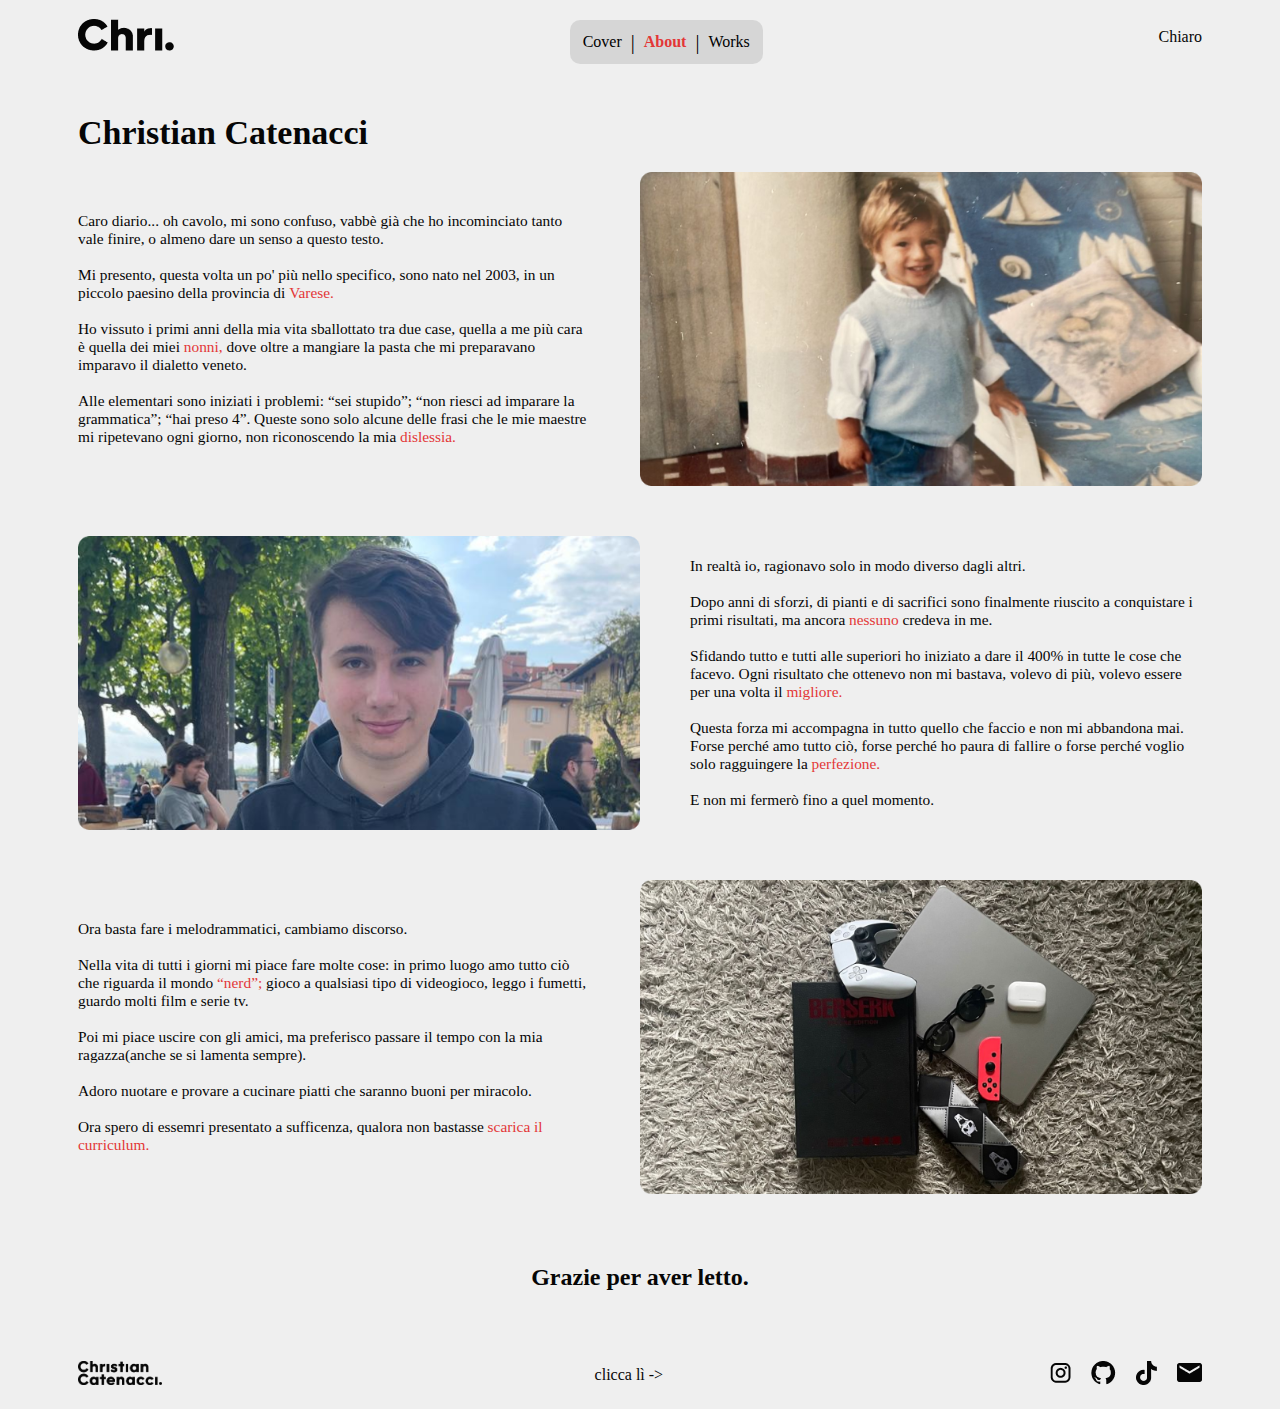
==== about.html @ 6786cc70 "initial commit" ====
<!DOCTYPE html>
<html lang="it">
<head>
    <meta charset="UTF-8">
    <meta name="viewport" content="width=device-width, initial-scale=1.0">
    <title>Chri.</title>
    <link rel="stylesheet" href="style.css">
    <link rel="icon" type="image/x-icon" href="/assets/images/favicons/favicon.png">
</head>
<body>
    <div class="nav-bar">
        <div id="chri-logo"><img src="assets/images/Chri.png" alt="my-logo" id="clsus"></div>
        <div id="menu-container" class="nav-bar">
            <span id="cover" class="selection"><a href="/index.html" class="c1">Cover</a></span>
            <span class="space space1">|</span>
            <span id="about" class="selection selected">About</span>
            <span class="space space3">|</span>
            <span id="works" class="selection"><a href="/works.html" class="c2">Works</a></span>
        </div>
        <div id="theme">Chiaro</div>
    </div>
    <div id="c-about">
        <div class="titlec">Christian Catenacci</div>
        <div id="p1" class="pdesc">
            <span  class="p-size" >Caro diario... oh cavolo, mi sono confuso, vabbè già che ho incominciato tanto vale finire, o almeno dare un senso a questo testo. <br> <br>
                Mi presento, questa volta un po' più nello specifico, sono nato nel 2003, in un piccolo paesino della provincia di <span class="red">Varese.</span> <br> <br>
                Ho vissuto i primi anni della mia vita sballottato tra due case, quella a me più cara è quella dei miei <span class="red">nonni,</span> dove oltre a mangiare la pasta che mi preparavano imparavo il dialetto veneto. <br> <br>
                Alle elementari sono iniziati i problemi: “sei stupido”; “non riesci ad imparare la grammatica”; “hai preso 4”. Queste sono solo alcune delle frasi che le mie maestre mi ripetevano ogni giorno, non riconoscendo la mia <span class="red">dislessia.</span>
            </span>
            <img src="/assets/images/me/young.png" alt="me-young" class="pli">
        </div>
        <div id="p1" class="pdesc reve">
            <img src="/assets/images/me/face.png" alt="me" class="pri">
            <span  class="p-size"> 
                In realtà io, ragionavo solo in modo diverso dagli altri. <br> <br>
                Dopo anni di sforzi, di pianti e di sacrifici sono finalmente riuscito a conquistare i primi risultati, ma ancora <span class="red">nessuno</span> credeva in me. <br> <br>
                Sfidando tutto e tutti alle superiori ho iniziato a dare il 400% in tutte le cose che facevo. Ogni risultato che ottenevo non mi bastava, volevo di più, volevo essere per una volta il <span class="red">migliore.</span> <br> <br>
                Questa forza mi accompagna in tutto quello che faccio e non mi abbandona mai. Forse perché amo tutto ciò, forse perché ho paura di fallire o forse perché voglio solo ragguingere la <span class="red">perfezione.</span> <br> <br>
                E non mi fermerò fino a quel momento. 

            </span>
        </div>
        <div id="p1" class="pdesc">
            <span class="p-size">
                Ora basta fare i melodrammatici, cambiamo discorso. <br> <br>
                Nella vita di tutti i giorni mi piace fare molte cose: in primo luogo amo tutto ciò che riguarda il mondo <span class="red">“nerd”;</span> gioco a qualsiasi tipo di videogioco, leggo i fumetti, guardo molti film e serie tv. <br> <br>
                Poi mi piace uscire con gli amici, ma preferisco passare il tempo con la mia ragazza(anche se si lamenta sempre).<br> <br>
                Adoro nuotare e provare a cucinare piatti che saranno buoni per miracolo.<br> <br>
                Ora spero di essemri presentato a sufficenza, qualora non bastasse <span class="red cur">scarica il curriculum.</span>
            </span>
            <img src="/assets/images/me/hobby.png" alt="hobbies" class="pli">
        </div>
        <div class="last-phrase">Grazie per aver letto.</div>
    </div>
    <div id="fa">
        <div id="insomma" class="insomma"><img src="/assets/images/ChristianCatenacci.png" class="img-f logo-grande"></div>
        <div  class="insomma">clicca lì -></div>
        <div class="fa">
            <a href="https://www.instagram.com/christiancatenaccii/" class="space2"><img src="/assets/images/links/mdi_instagram.png" alt="instagram" id="inst"></a>
            <a href="https://github.com/ilcate" class="space2"><img src="/assets/images/links/github.png" alt="github" id="git"></a>
            <a href="https://www.tiktok.com/@ilcate29" class="space2"><img src="/assets/images/links/tiktok.png" alt="tiktok" id="tik"></a>
            <a href="mailto:christian.catenaccii@gmail.com" class="space2"><img src="/assets/images/links/mail.png" alt="mail" id="mail"></a>
        </div>

    </div>
    <script src="/js/main.js"></script>
</body>
</html>
---- style.css ----
@media (max-width: 650px) {
    
    .sisolina{
        display: none;
    }
    .sisola{
        display: flex;
        align-items: center;
        justify-content: center;
        font-size: 18px;
        font-weight: 600;
        margin: 20px;
        flex-direction: column;
    }
    .container{
        display: flex;
        margin-left: 40px;
        margin-right: 40px;
        margin-top: 20px;
        flex-direction: column-reverse;
    }
    .specs-container{
        display: flex;
        margin-top: 20px;
    }

    .p-size{
        font-size: 90%;
        margin-bottom: 10%;
    }
    .pli{
        margin-bottom: 10%;
    }

    .pri{
        margin-bottom: 10%;
    }
    .pdesc{
        margin-left: 40px;
        margin-right: 40px;
        display: flex;
        align-items: center;
        flex-direction: column-reverse;
    }
    .reve{
        flex-direction: column;
    }
    .pdesc img{
        width: 100%;
    }
    #fa{
        margin-bottom: 125px;
    }
    .fa {
        display: flex;
        align-items: center;
        justify-content: space-between;
        margin-left: 80px;
        margin-right: 80px;
        margin-bottom: 15px;
    }
    .insomma{
        display: none;
    }
    .invisible{
    
        display: none;
    }
    .row{
        display: flex;
        margin-bottom: 2%;
        flex-direction: column
    }
    .space2{
        margin-left: 0;
    }
    #footer-txt-1{
        display: none;
        visibility: hidden;
    }
    .info{
        display: flex;
        justify-content: space-between;
        font-size: 15px ;
    }
    
.titlec{
    margin-left: 40px;
    margin-top: 30px;
    margin-bottom: 15px;
    font-size: 26px;    
    font-weight: 600;
}
    #corps{
        margin-left: 42px;
        margin-right: 42px;
        height: 80%;
        top: 25%;
        display: flex;
        align-items: flex-start;
        justify-content: center;
        flex-direction: column;
    }
    
    .last-phrase{
        display: flex;
        align-items: center;
        justify-content: center;
        font-size: 18px;
        font-weight: 600;
        margin: 40px;
        flex-direction: column;
    }
    .nav-bar{
    margin-top: 15px;
    margin-left: 40px;
    margin-right: 40px;
    display: flex;
    align-items: center;
    justify-content:  space-between;
    
}
#menu-container{
   display: flex;
   align-items: center;
    background-color: rgba(0, 0, 0, 0.1); 
    backdrop-filter: blur(10px);
    padding: 10px;
    border-radius: 10px;
    position: fixed;
    bottom: 6%;
    left: 50%;
    transform: translateX(-50%);
}

#menu-container.nav-bar{
    margin-left: 0px;
    margin-right: 0px;
 }
#menu-container span{
    color: #000;
    font-size: 20px;
}
.display-works{
    margin-left: 40px;
    margin-right: 40px;

}

.display-works img{
    width: 100%;
}

.display-works p{
    width: 80%;
}

#links{
    display: flex;
    align-items: center;
    justify-content: space-between;
    margin-left: 80px;
    margin-right: 80px;
    margin-bottom: 15px;
}

.specs-container img{
    width: 15%;
}


}
  
@media (min-width: 651px) {
    .sisola{
        display: none;
    }

    .container{
        display: flex;
        margin-left: 70px;
        margin-right: 70px;
        margin-top: 20px;
        margin-bottom: 20px;
    }

    .aria{
        margin-left: 10%;
        
    }
    
    
    
    .p-size{
        font-size: clamp(10px, 1.2vw, 20px);
        position: relative;
    }
    
    .pri{
        margin-right: 50px; 
    }

    .pli{
        margin-left: 50px;
    }
    .pdesc{
        margin-left: 70px;
        margin-right: 70px;
        display: flex;
        margin-bottom: 50px;
        align-items: center;
        
    }
    .pdesc img{
        max-width: 50%;
        height: auto;
    }
    #fa{
        display: flex;
        align-items: center;
        justify-content: space-between;
        margin-left: 70px;
        margin-right: 70px;
        margin-bottom: 20px;
    }
    
    .invisible{
        opacity: 0;
        pointer-events: none;
    }
    .row{
        display: flex;
        margin-left: 70px;
        margin-right: 70px;
        margin-bottom: 2%;
    }
    .space2{
        margin-left: 14px;;
    }
    
    .info{
        display: flex;
        justify-content: space-between;
        font-size:  clamp(10px, 1.2vw, 20px);
    }
    
    .titlec{
        margin-left: 70px;
        margin-top: 50px;
        margin-bottom: 20px;
        font-size: 34px;
        font-weight: 600;
    }
    #corps{
        margin-left: 70px;
        margin-right: 70px;
        position: absolute;
        top: 25%;
        display: flex;
        align-items: flex-start;
        flex-direction: column;
    }
    .last-phrase{
        display: flex;
        align-items: center;
        justify-content: center;
        font-size: 24px;
        font-weight: 600;
        margin: 70px;
        flex-direction: column;
    }
    .specs-container{
        display: flex;
        justify-content: space-between;
        position: absolute;
        bottom:40px;
        width: 100%;
    
    }
    .specs-container img{
        width: 17%;
    }
    
    .nav-bar{
    margin-top: 10px;
    margin-left: 70px;
    margin-right: 70px;
    display: flex;
    align-items: center;
    justify-content: space-between;
    
}

#menu-container{
    background-color: rgba(0, 0, 0, 0.1); 
    padding: 7px;
    border-radius: 10px;
}

#menu-container span{
    color: #000
}

.display-works img{
    width: 100%;
}
.display-works-p{
    width: 100%;
}

#links{
    position: absolute;
    bottom: 15px;
    right: 70px;
}


}

#menu-container span.selected{
    color: #E33737;
    font-weight: 600;
}


@font-face {
    font-family: graphik;
    src: url("assets/font");
}

body{
    background: #EFEFEF;
    color: #060606;
    font-family: graphik;
}


.tmob{
    margin-left: 40px;
    margin-right: 40px;
}



.selection{
    margin: 6px;
}

.space{
    font-size: 20px;
    margin-left: 3px;
    margin-right: 3px;
}





#job{
    color: #E33737;
    margin-top: 10px;
    margin-bottom: 10px;
    font-weight: 700;
    font-size: 20px;
}

#footer-txt-1{
    margin-left: 70px;
    font-weight: 300;
    font-size: 14px;
}

#footer-txt-1{
    position: absolute;
    bottom: 15px;
}

#my-logo-extended{
    width: 100%;
}

#one-page{
    height: 95vh;
    position: relative;   
}






a{
    color: inherit;
    text-decoration: none;
}










.f-size{
    font-size: clamp(10px, 1.2vw, 30px);
}



.img-f{
    height: 24px;
    width: auto;
}

#insomma{
    width: 145.75px;
    height: 28px;
}

.spacing{
    margin: 1%;
}


.margot{
    margin-left: 40px;
    margin-right: 40px;
}

.margot p{
    font-size: 16px;
}







#other-img{
    display: flex;
    justify-content: space-between;
    margin-top: 1%;
}

#other-img img{
    width: 100%;
}






#showcasing-img img{
    width: 100%
}

.c1{
    font-weight: 400;
}

.c2{
    font-weight: 400;
}

#miao{
    display: flex;
    
}

.red{
    color: #E33737;
    display:ruby;
    
}

#theme{
    cursor: pointer;
}




.sus{
    margin-bottom: 20px;
}

.cercasi{
    margin-bottom: 130px;
}
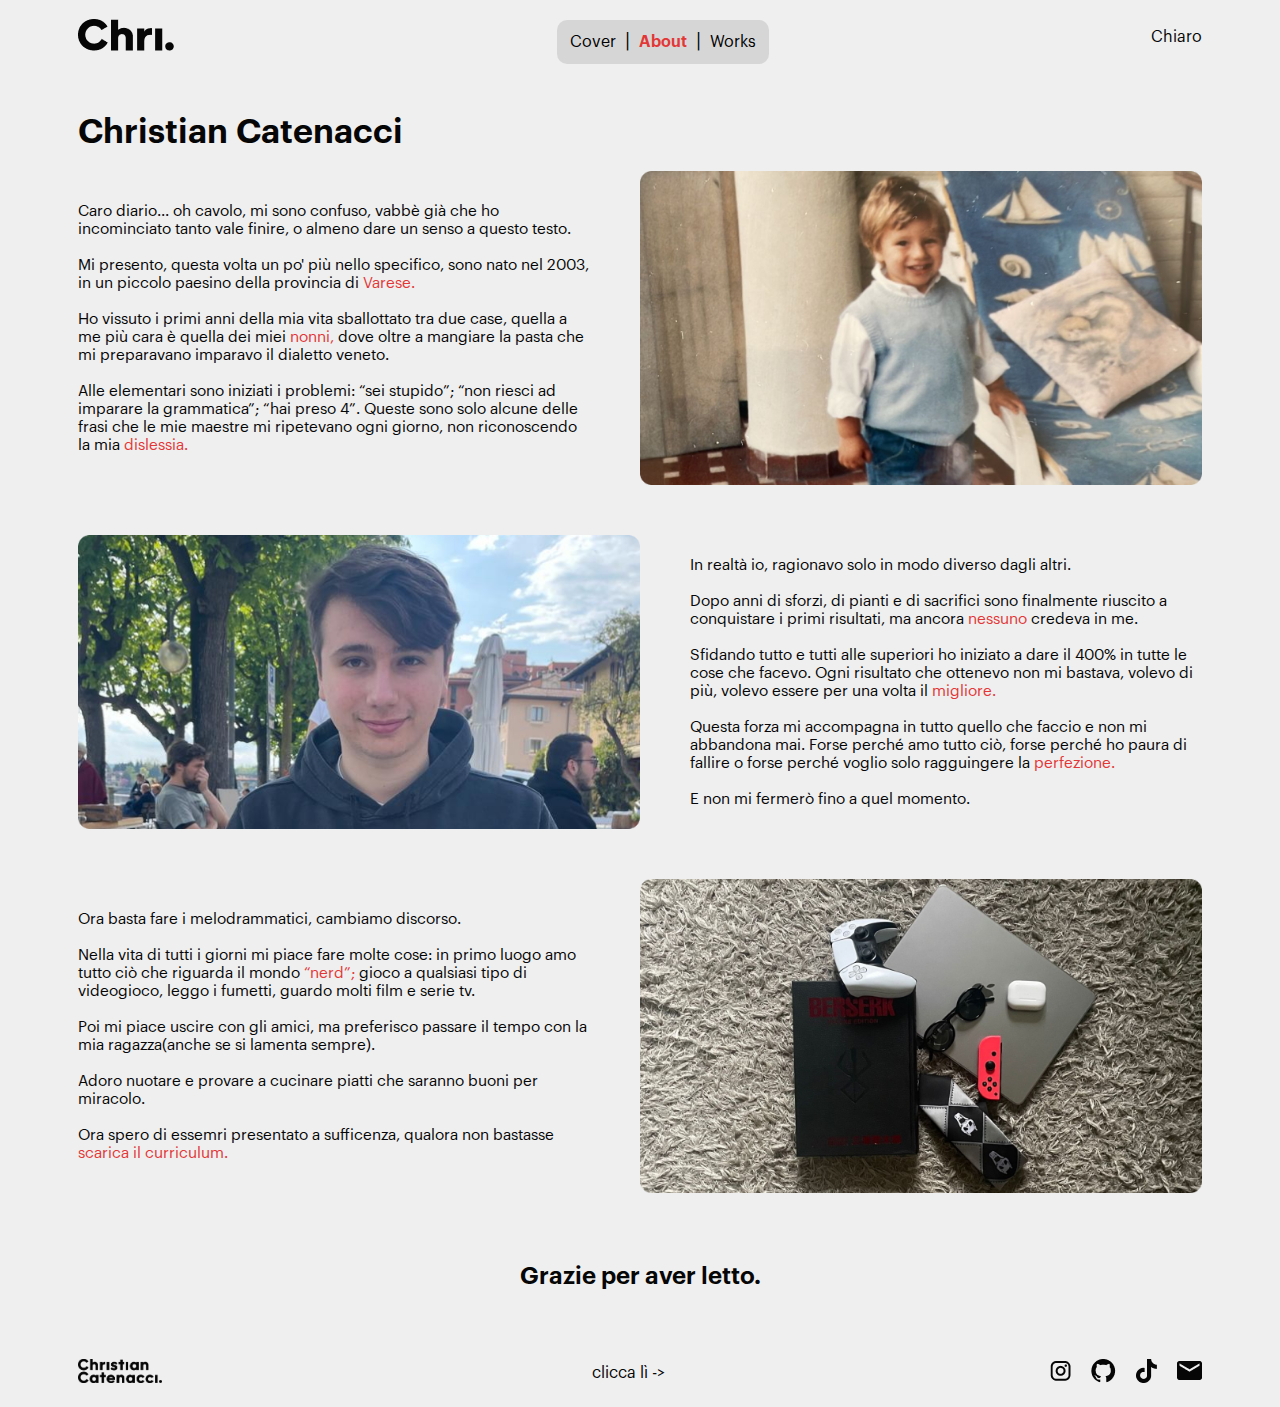
==== commit a6385a48: "test 2" ====
--- a/about.html
+++ b/about.html
@@ -8,6 +8,8 @@
     <link rel="icon" type="image/x-icon" href="/assets/images/favicons/favicon.png">
 </head>
 <body>
+    <div class="loader"></div>
+
     <div class="nav-bar">
         <div id="chri-logo"><img src="assets/images/Chri.png" alt="my-logo" id="clsus"></div>
         <div id="menu-container" class="nav-bar">
--- a/style.css
+++ b/style.css
@@ -1,4 +1,13 @@
 @media (max-width: 650px) {
+
+    .spacing5{  
+        margin: 2%;
+    }
+    #one-page{
+        height: 85vh;
+        position: relative;   
+    }
+    
     
     .sisolina{
         display: none;
@@ -8,14 +17,14 @@
         align-items: center;
         justify-content: center;
         font-size: 18px;
-        font-weight: 600;
+        font-family: "graphik-semibold";
         margin: 20px;
         flex-direction: column;
     }
     .container{
         display: flex;
-        margin-left: 40px;
-        margin-right: 40px;
+        margin-left: 20px;
+        margin-right: 20px;
         margin-top: 20px;
         flex-direction: column-reverse;
     }
@@ -25,7 +34,7 @@
     }
 
     .p-size{
-        font-size: 90%;
+        font-size: 100%;
         margin-bottom: 10%;
     }
     .pli{
@@ -36,8 +45,8 @@
         margin-bottom: 10%;
     }
     .pdesc{
-        margin-left: 40px;
-        margin-right: 40px;
+        margin-left: 20px;
+        margin-right: 20px;
         display: flex;
         align-items: center;
         flex-direction: column-reverse;
@@ -85,16 +94,16 @@
     }
     
 .titlec{
-    margin-left: 40px;
+    margin-left: 20px;
     margin-top: 30px;
     margin-bottom: 15px;
     font-size: 26px;    
-    font-weight: 600;
+    font-family: "graphik-semibold";
 }
     #corps{
-        margin-left: 42px;
-        margin-right: 42px;
-        height: 80%;
+        margin-left:20px;
+        margin-right:20px;
+        height: 75%;
         top: 25%;
         display: flex;
         align-items: flex-start;
@@ -107,14 +116,14 @@
         align-items: center;
         justify-content: center;
         font-size: 18px;
-        font-weight: 600;
-        margin: 40px;
+        font-family: "graphik-semibold";
+        margin: 20px;
         flex-direction: column;
     }
     .nav-bar{
     margin-top: 15px;
-    margin-left: 40px;
-    margin-right: 40px;
+    margin-left: 20px;
+    margin-right: 20px;
     display: flex;
     align-items: center;
     justify-content:  space-between;
@@ -124,6 +133,7 @@
    display: flex;
    align-items: center;
     background-color: rgba(0, 0, 0, 0.1); 
+    -webkit-backdrop-filter: blur(10px);
     backdrop-filter: blur(10px);
     padding: 10px;
     border-radius: 10px;
@@ -142,8 +152,8 @@
     font-size: 20px;
 }
 .display-works{
-    margin-left: 40px;
-    margin-right: 40px;
+    margin-left: 20px;
+    margin-right: 20px;
 
 }
 
@@ -161,17 +171,22 @@
     justify-content: space-between;
     margin-left: 80px;
     margin-right: 80px;
-    margin-bottom: 15px;
+    margin-bottom: 20px;
 }
 
 .specs-container img{
-    width: 15%;
+    width: 13%;
 }
 
 
 }
   
 @media (min-width: 651px) {
+    #one-page{
+        height: 95vh;
+        position: relative;   
+    }
+    
     .sisola{
         display: none;
     }
@@ -249,7 +264,7 @@
         margin-top: 50px;
         margin-bottom: 20px;
         font-size: 34px;
-        font-weight: 600;
+        font-family: "graphik-semibold";
     }
     #corps{
         margin-left: 70px;
@@ -265,7 +280,7 @@
         align-items: center;
         justify-content: center;
         font-size: 24px;
-        font-weight: 600;
+        font-family: "graphik-semibold";
         margin: 70px;
         flex-direction: column;
     }
@@ -273,7 +288,7 @@
         display: flex;
         justify-content: space-between;
         position: absolute;
-        bottom:40px;
+        bottom:20px;
         width: 100%;
     
     }
@@ -319,25 +334,42 @@
 
 #menu-container span.selected{
     color: #E33737;
-    font-weight: 600;
+    font-family: "graphik-semibold";
 }
 
 
 @font-face {
-    font-family: graphik;
-    src: url("assets/font");
-}
+    font-family: "graphik-regular";
+    src: url("assets/font/GRAPHIKREGULAR.OTF");
+}
+
+@font-face {
+    font-family: "graphik-bold";
+    src: url("assets/font/GRAPHIKBOLD.OTF");
+}
+
+@font-face {
+    font-family: "graphik-semibold";
+    src: url("assets/font/GRAPHIKSEMIBOLD.OTF");
+}
+
+@font-face {
+    font-family: "graphik-light";
+    src: url("assets/font/GRAPHIKLIGHT.OTF");
+}
+
+
 
 body{
     background: #EFEFEF;
     color: #060606;
-    font-family: graphik;
+    font-family: "graphik-regular";
 }
 
 
 .tmob{
-    margin-left: 40px;
-    margin-right: 40px;
+    margin-left: 20px;
+    margin-right: 20px;
 }
 
 
@@ -360,13 +392,13 @@
     color: #E33737;
     margin-top: 10px;
     margin-bottom: 10px;
-    font-weight: 700;
+    font-family: "graphik-bold";
     font-size: 20px;
 }
 
 #footer-txt-1{
     margin-left: 70px;
-    font-weight: 300;
+    font-family: "graphik-light";
     font-size: 14px;
 }
 
@@ -379,10 +411,6 @@
     width: 100%;
 }
 
-#one-page{
-    height: 95vh;
-    position: relative;   
-}
 
 
 
@@ -420,13 +448,13 @@
 }
 
 .spacing{
-    margin: 1%;
+    margin: 2%;
 }
 
 
 .margot{
-    margin-left: 40px;
-    margin-right: 40px;
+    margin-left: 20px;
+    margin-right: 20px;
 }
 
 .margot p{
@@ -449,21 +477,16 @@
     width: 100%;
 }
 
-
-
-
-
-
 #showcasing-img img{
     width: 100%
 }
 
 .c1{
-    font-weight: 400;
+   font-family: "graphik-regular";
 }
 
 .c2{
-    font-weight: 400;
+   font-family: "graphik-regular";
 }
 
 #miao{
@@ -481,9 +504,6 @@
     cursor: pointer;
 }
 
-
-
-
 .sus{
     margin-bottom: 20px;
 }
@@ -492,4 +512,43 @@
     margin-bottom: 130px;
 }
 
-  +.loader {
+    position: fixed;
+    top: 0;
+    left: 0;
+    width: 100vw;
+    height: 100vh;
+    display: flex;
+    align-items: center;
+    justify-content: center;
+    background: #EFEFEF;
+    transition: opacity 0.75s, visibility 0.75s;
+    z-index: 1;
+  }
+  
+  .loader--hidden {
+    opacity: 0;
+    visibility: hidden;
+  }
+  
+  .loader::after {
+    content: "";
+    width: 75px;
+    height: 75px;
+    border: 15px solid #dddddd;
+    border-top-color: #E33737;
+    border-radius: 50%;
+    animation: loading 0.75s ease infinite;
+  }
+  
+  @keyframes loading {
+    from {
+      transform: rotate(0turn);
+    }
+    to {
+      transform: rotate(1turn);
+    }
+  }
+  
+
+
